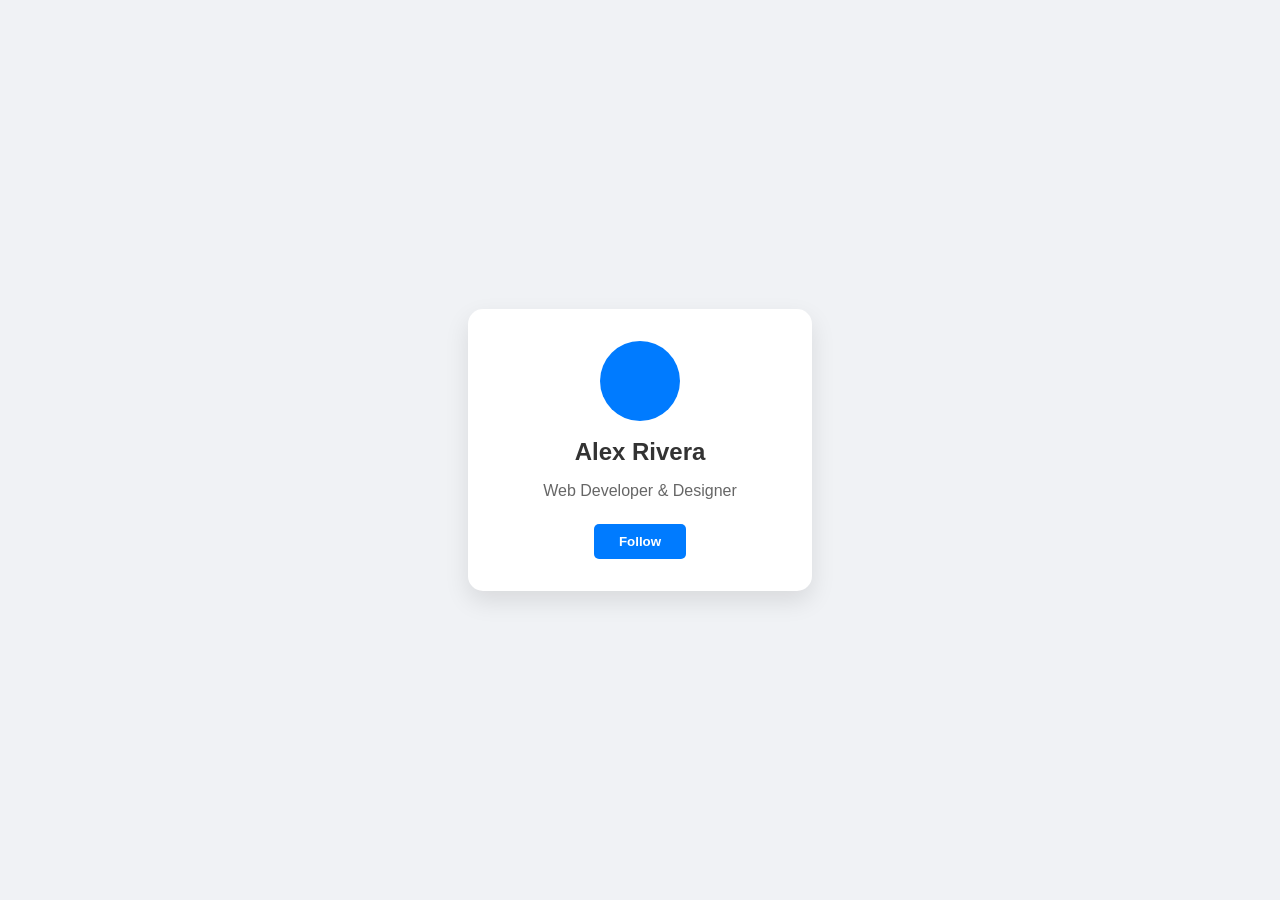
==== index.html @ 4c42dfea "Add files via upload" ====
<!DOCTYPE html>
<html lang="en">
<head>
    <meta charset="UTF-8">
    <meta name="viewport" content="width=device-width, initial-scale=1.0">
    <title>My Simple Website</title>
    <link rel="stylesheet" href="style.css">
</head>
<body>

    <div class="card">
        <div class="image-space"></div>
        <h1>Alex Rivera</h1>
        <p>Web Developer & Designer</p>
        <button id="followBtn">Follow</button>
    </div>

    <script src="script.js"></script>
</body>
</html>
---- style.css ----
body {
    background-color: #f0f2f5;
    font-family: 'Segoe UI', Tahoma, Geneva, Verdana, sans-serif;
    display: flex;
    justify-content: center;
    align-items: center;
    height: 100vh;
    margin: 0;
}

.card {
    background: white;
    padding: 2rem;
    border-radius: 15px;
    box-shadow: 0 10px 25px rgba(0,0,0,0.1);
    text-align: center;
    width: 280px;
    transition: transform 0.3s ease;
}

.card:hover {
    transform: translateY(-5px);
}

.image-space {
    width: 80px;
    height: 80px;
    background: #007bff;
    border-radius: 50%;
    margin: 0 auto 1rem;
}

h1 {
    font-size: 1.5rem;
    color: #333;
    margin-bottom: 0.5rem;
}

p {
    color: #666;
    margin-bottom: 1.5rem;
}

button {
    background-color: #007bff;
    color: white;
    border: none;
    padding: 10px 25px;
    border-radius: 5px;
    cursor: pointer;
    font-weight: bold;
    transition: background 0.3s;
}

button.following {
    background-color: #28a745;
}
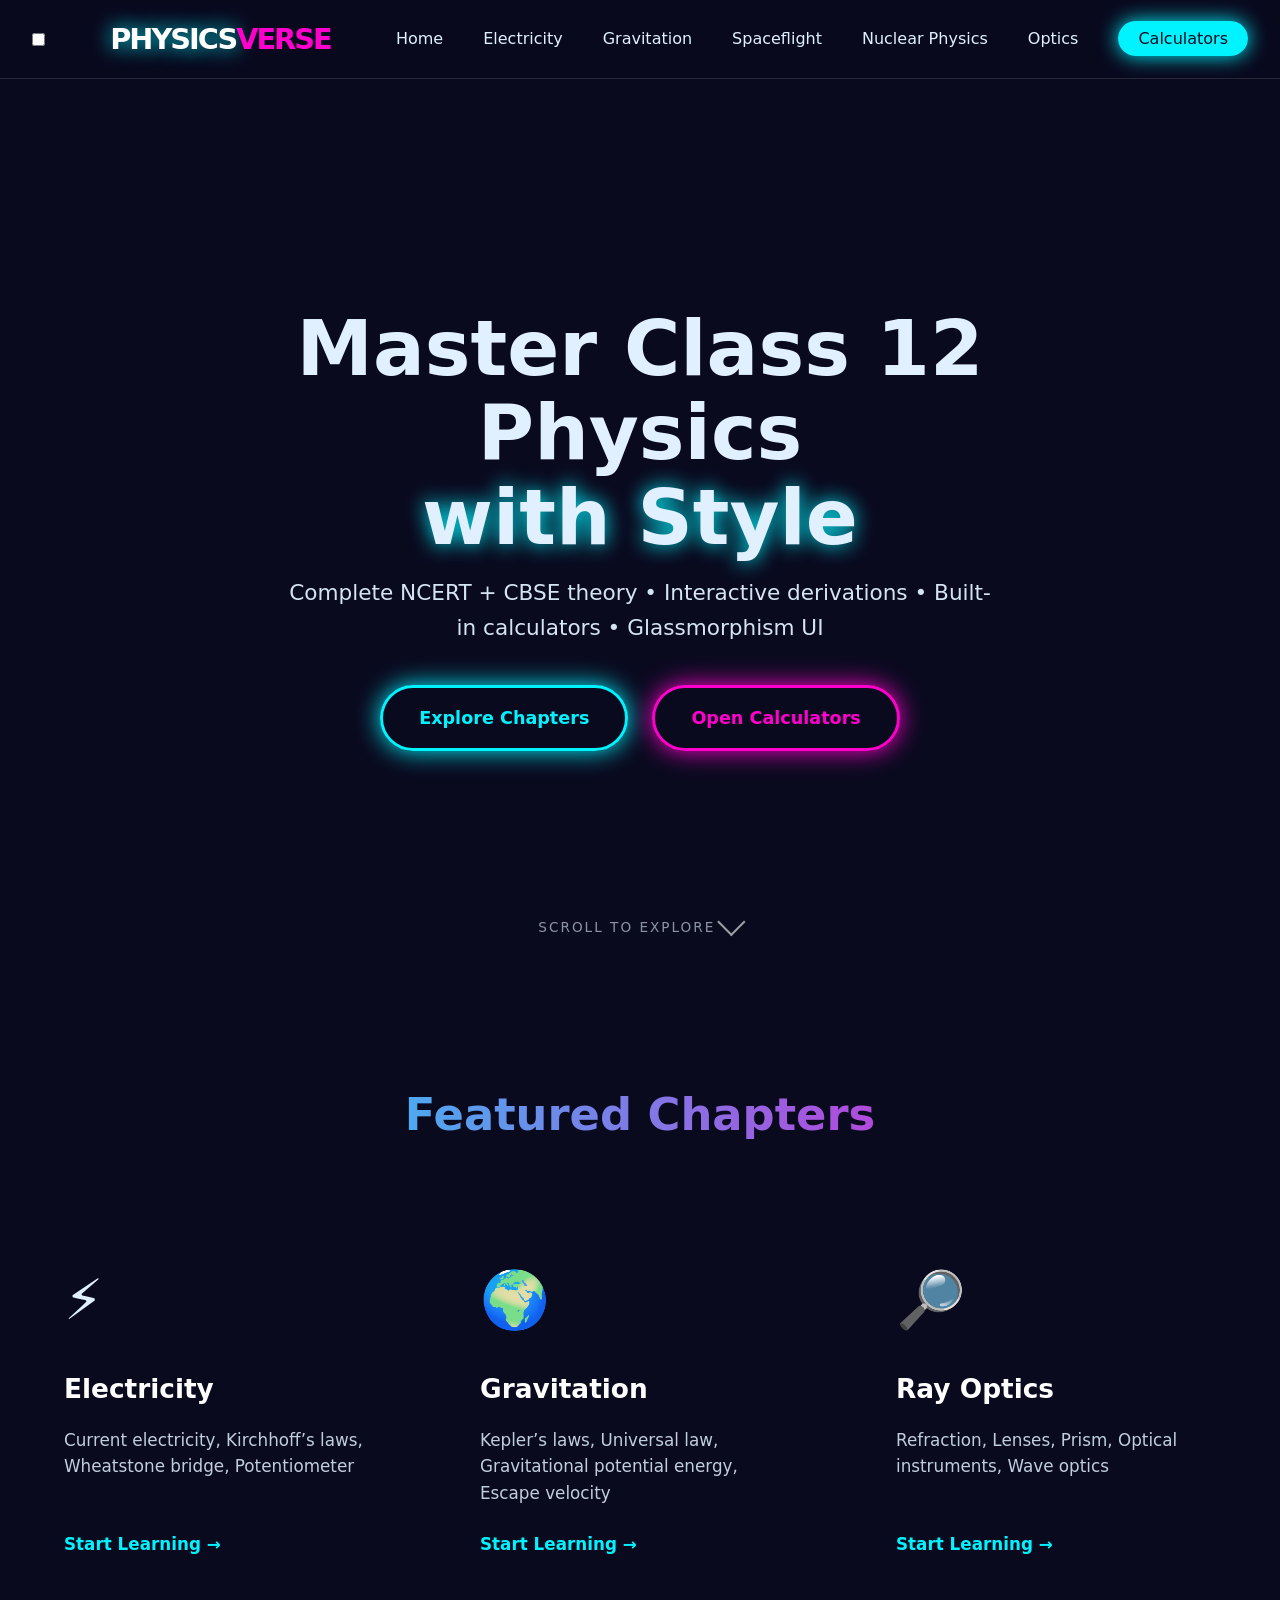
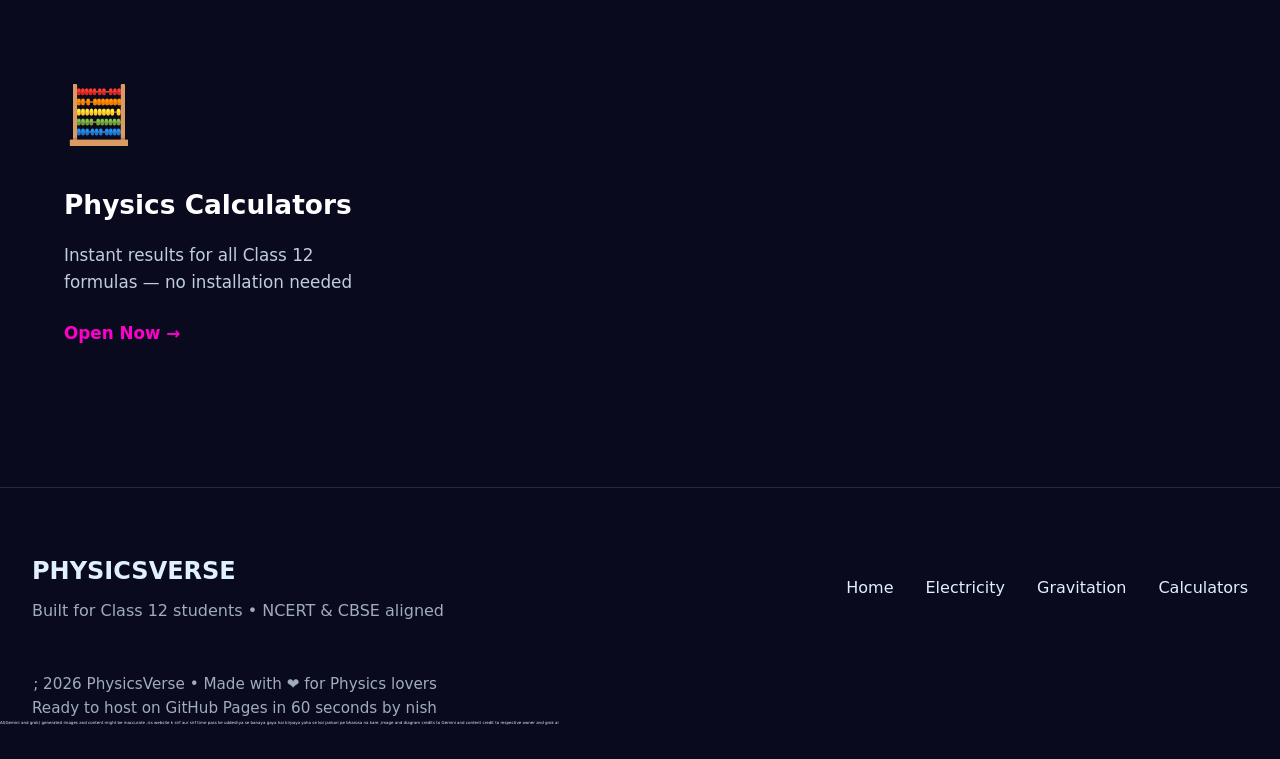
==== commit 96352ff0: "Add files via upload" ====
--- a/index.html
+++ b/index.html
@@ -1,20 +1,139 @@
 <!DOCTYPE html>
 <html lang="en">
 <head>
+        <link rel="icon" type="image/png" href="atom.png">
     <meta charset="UTF-8">
     <meta name="viewport" content="width=device-width, initial-scale=1.0">
-    <title>My Simple Website</title>
+    <title>PhysicsVerse • Class 12 Physics</title>
     <link rel="stylesheet" href="style.css">
+    <script defer src="main.js"></script>
 </head>
 <body>
+    <!-- NAVIGATION -->
+    <nav>
 
-    <div class="card">
-        <div class="image-space"></div>
-        <h1>Alex Rivera</h1>
-        <p>Web Developer & Designer</p>
-        <button id="followBtn">Follow</button>
-    </div>
+    <div class="nav-container">
+            <input type="checkbox" id="menu-toggle">
+            
+            <a href="index.html" class="logo">
+                <span class="neon-text">PHYSICS</span><span class="accent">VERSE</span>
+            </a>
+    
+            <label for="menu-toggle" class="hamburger">
+                <span></span><span></span><span></span>
+            </label>
+    
+            <ul class="nav-links">
+                <li><a href="index.html">Home</a></li>
+                <li><a href="electricity.html">Electricity</a></li>
+                <li><a href="gravitation.html">Gravitation</a></li>
+                <li><a href="spaceflight.html">Spaceflight</a></li>
+                <li><a href="nuclear-physics.html">Nuclear Physics</a></li>
+                <li><a href="optics.html">Optics</a></li>
+                <li><a href="calculators.html" class="nav-btn">Calculators</a></li>
+            </ul>
+        </div>
+    </nav>
 
-    <script src="script.js"></script>
+    <!-- HERO SECTION -->
+    <header class="hero">
+        <div class="hero-overlay"></div>
+        <div class="hero-content glass">
+            <h1 class="hero-title">
+                Master Class 12 Physics<br>
+                <span class="neon-text">with Style</span>
+            </h1>
+            <p class="hero-subtitle">Complete NCERT + CBSE theory • Interactive derivations • Built-in calculators • Glassmorphism UI</p>
+            
+            <div class="hero-buttons">
+                <a href="#chapters" class="btn-neon primary">Explore Chapters</a>
+                <a href="calculators.html" class="btn-neon secondary">Open Calculators</a>
+            </div>
+        </div>
+
+        <!-- Scroll indicator -->
+        <div class="scroll-indicator">
+            <span>SCROLL TO EXPLORE</span>
+            <div class="arrow"></div>
+        </div>
+    </header>
+
+    <!-- FEATURED CHAPTERS -->
+    <section id="chapters" class="section">
+        <div class="container">
+            <h2 class="section-title">Featured Chapters</h2>
+            <div class="grid">
+                <!-- Card 1 -->
+                <a href="electricity.html" class="card glass">
+                    <div class="card-icon">⚡</div>
+                    <h3>Electricity</h3>
+                    <p>Current electricity, Kirchhoff’s laws, Wheatstone bridge, Potentiometer</p>
+                    <span class="card-link">Start Learning →</span>
+                </a>
+
+                <!-- Card 2 -->
+                <a href="gravitation.html" class="card glass">
+                    <div class="card-icon">🌍</div>
+                    <h3>Gravitation</h3>
+                    <p>Kepler’s laws, Universal law, Gravitational potential energy, Escape velocity</p>
+                    <span class="card-link">Start Learning →</span>
+                </a>
+
+                   
+
+                <!-- Card 4 -->
+                <a href="optics.html" class="card glass">
+                    <div class="card-icon">🔎</div>
+                    <h3>Ray Optics</h3>
+                    <p>Refraction, Lenses, Prism, Optical instruments, Wave optics</p>
+                    <span class="card-link">Start Learning →</span>
+                </a>
+
+           
+
+                <!-- Card 6 -->
+                <a href="calculators.html" class="card glass highlight">
+                    <div class="card-icon">🧮</div>
+                    <h3>Physics Calculators</h3>
+                    <p>Instant results for all Class 12 formulas — no installation needed</p>
+                    <span class="card-link accent">Open Now →</span>
+                </a>
+            </div>
+        </div>
+    </section>
+
+    <!-- FOOTER -->
+    <footer>
+        <div class="container">
+            <div class="footer-content">
+                <div class="footer-left">
+                    <span class="logo-small">PHYSICS<span class="accent">VERSE</span></span>
+                    <p>Built for Class 12 students • NCERT &amp; CBSE aligned</p>
+                </div>
+                <div class="footer-links">
+                    <a href="index.html">Home</a>
+                    <a href="electricity.html">Electricity</a>
+                    <a href="gravitation.html">Gravitation</a>
+                    <a href="calculators.html">Calculators</a>
+                </div>
+                <div class="footer-right">
+                    <p>; 2026 PhysicsVerse • Made with ❤️ for Physics lovers</p>
+                    <p>Ready to host on GitHub Pages in 60 seconds by nish</p>
+                </div>
+            </div>
+        </div>
+       <p style="font-size: 4px;"> AI(Gemini and grok) generated images and content might be inaccurate ,iss website k sirf aur sirf time pass ke uddeshya se banaya gaya hai kirpaya yaha se koi jankari pe bharosa na kare ,image and diagram credits to Gemini and content credit to respective owner and grok ai</p>
+    </footer>
+
+    <!-- Simple JS for mobile menu close on click (optional but nice) -->
+    <script>
+        // Close mobile menu when a link is clicked
+        document.querySelectorAll('.nav-links a').forEach(link => {
+            link.addEventListener('click', () => {
+                document.getElementById('menu-toggle').checked = false;
+            });
+        });
+    </script>
+    <script defer src="main.js"></script>
 </body>
 </html>
--- a/style.css
+++ b/style.css
@@ -1,57 +1,522 @@
+/* ====================== style.css ====================== */
+/* Global Reset & Variables */
+* {
+    margin: 0;
+    padding: 0;
+    box-sizing: border-box;
+}
+
+:root {
+    --bg: #0a0a1f;
+    --glass: rgba(15, 23, 42, 0.65);
+    --border: rgba(255, 255, 255, 0.12);
+    --neon-cyan: #00f3ff;
+    --neon-pink: #ff00cc;
+    --text: #e0f0ff;
+}
+
 body {
-    background-color: #f0f2f5;
-    font-family: 'Segoe UI', Tahoma, Geneva, Verdana, sans-serif;
-    display: flex;
+    font-family: system-ui, -apple-system, BlinkMacSystemFont, 'Segoe UI', Roboto, sans-serif;
+    background: var(--bg);
+    color: var(--text);
+    line-height: 1.6;
+    overflow-x: hidden;
+}
+
+/* NAVIGATION */
+nav {
+    position: sticky;
+    top: 0;
+    z-index: 1000;
+    background: rgba(10, 10, 31, 0.85);
+    backdrop-filter: blur(16px);
+    border-bottom: 1px solid var(--border);
+}
+
+.nav-container {
+    max-width: 1280px;
+    margin: 0 auto;
+    padding: 1rem 2rem;
+    display: flex;
+    align-items: center;
+    justify-content: space-between;
+    position: relative;
+}
+
+.logo {
+    font-size: 1.8rem;
+    font-weight: 800;
+    text-decoration: none;
+    letter-spacing: -2px;
+    color: white;
+}
+
+.logo .accent {
+    color: var(--neon-pink);
+}
+
+.hamburger {
+    display: none;
+    flex-direction: column;
+    gap: 5px;
+    cursor: pointer;
+    z-index: 1001;
+}
+
+.hamburger span {
+    width: 28px;
+    height: 3px;
+    background: white;
+    border-radius: 3px;
+    transition: all 0.3s ease;
+}
+
+/* Desktop Menu */
+.nav-links {
+    display: flex;
+    gap: 2.5rem;
+    list-style: none;
+}
+
+.nav-links a {
+    color: var(--text);
+    text-decoration: none;
+    font-weight: 500;
+    transition: all 0.3s ease;
+    position: relative;
+}
+
+.nav-links a:hover {
+    color: var(--neon-cyan);
+}
+
+.nav-links a.active {
+    color: var(--neon-cyan);
+}
+
+.nav-links a::after {
+    content: '';
+    position: absolute;
+    width: 0;
+    height: 2px;
+    bottom: -4px;
+    left: 0;
+    background: var(--neon-cyan);
+    transition: width 0.3s ease;
+}
+
+.nav-links a:hover::after {
+    width: 100%;
+}
+
+.nav-btn {
+    background: var(--neon-cyan);
+    color: #0a0a1f !important;
+    padding: 8px 20px;
+    border-radius: 50px;
+    font-weight: 700;
+    box-shadow: 0 0 20px var(--neon-cyan);
+}
+
+/* HERO */
+.hero {
+    height: 100vh;
+    min-height: 650px;
+    background: linear-gradient(rgba(10,10,31,0.65), rgba(10,10,31,0.75)), 
+                url('https://source.unsplash.com/featured/?physics,universe') center/cover no-repeat;
+    display: flex;
+    align-items: center;
+    position: relative;
+}
+
+.hero-overlay {
+    position: absolute;
+    inset: 0;
+    background: radial-gradient(circle at center, transparent 40%, rgba(10,10,31,0.6) 100%);
+}
+
+.hero-content {
+    max-width: 1280px;
+    margin: 0 auto;
+    padding: 0 2rem;
+    text-align: center;
+    z-index: 2;
+    padding: 3rem 2rem;
+    border-radius: 24px;
+    max-width: 780px;
+}
+
+.hero-title {
+    font-size: clamp(2.8rem, 6vw, 4.8rem);
+    line-height: 1.1;
+    font-weight: 900;
+    margin-bottom: 1rem;
+}
+
+.hero-subtitle {
+    font-size: 1.35rem;
+    margin-bottom: 2.5rem;
+    opacity: 0.95;
+}
+
+.hero-buttons {
+    display: flex;
+    gap: 1.5rem;
     justify-content: center;
+    flex-wrap: wrap;
+}
+
+/* Neon Buttons */
+.btn-neon {
+    padding: 16px 36px;
+    font-size: 1.1rem;
+    font-weight: 700;
+    text-decoration: none;
+    border-radius: 50px;
+    transition: all 0.4s cubic-bezier(0.23, 1, 0.32, 1);
+    display: inline-flex;
     align-items: center;
-    height: 100vh;
+    gap: 8px;
+    position: relative;
+    overflow: hidden;
+}
+
+.btn-neon.primary {
+    background: transparent;
+    border: 3px solid var(--neon-cyan);
+    color: var(--neon-cyan);
+    box-shadow: 0 0 25px var(--neon-cyan);
+}
+
+.btn-neon.primary:hover {
+    background: var(--neon-cyan);
+    color: #0a0a1f;
+    box-shadow: 0 0 45px var(--neon-cyan);
+    transform: translateY(-4px);
+}
+
+.btn-neon.secondary {
+    background: transparent;
+    border: 3px solid var(--neon-pink);
+    color: var(--neon-pink);
+    box-shadow: 0 0 25px var(--neon-pink);
+}
+
+.btn-neon.secondary:hover {
+    background: var(--neon-pink);
+    color: #0a0a1f;
+    box-shadow: 0 0 45px var(--neon-pink);
+    transform: translateY(-4px);
+}
+
+/* Scroll Indicator */
+.scroll-indicator {
+    position: absolute;
+    bottom: 40px;
+    left: 50%;
+    transform: translateX(-50%);
+    text-align: center;
+    font-size: 0.85rem;
+    opacity: 0.6;
+    letter-spacing: 2px;
+}
+
+.scroll-indicator .arrow {
+    width: 20px;
+    height: 20px;
+    border: 2px solid white;
+    border-top: none;
+    border-left: none;
+    display: inline-block;
+    transform: rotate(45deg);
+    animation: bounce 2s infinite;
+}
+
+/* SECTION */
+.section {
+    padding: 100px 0;
+}
+
+.container {
+    max-width: 1280px;
+    margin: 0 auto;
+    padding: 0 2rem;
+}
+
+.section-title {
+    font-size: 2.8rem;
+    text-align: center;
+    margin-bottom: 4rem;
+    background: linear-gradient(90deg, var(--neon-cyan), var(--neon-pink));
+    -webkit-background-clip: text;
+    -webkit-text-fill-color: transparent;
+}
+
+/* GRID */
+.grid {
+    display: grid;
+    grid-template-columns: repeat(auto-fit, minmax(320px, 1fr));
+    gap: 2rem;
+}
+
+/* Glass Card */
+.card {
+    padding: 2.5rem 2rem;
+    border-radius: 24px;
+    text-decoration: none;
+    color: inherit;
+    transition: all 0.4s cubic-bezier(0.23, 1, 0.32, 1);
+    height: 100%;
+    display: flex;
+    flex-direction: column;
+}
+
+.card:hover {
+    transform: translateY(-20px) scale(1.03);
+    box-shadow: 0 30px 60px -15px rgba(0, 243, 255, 0.25);
+}
+
+.card-icon {
+    font-size: 3.5rem;
+    margin-bottom: 1.5rem;
+    display: block;
+}
+
+.card h3 {
+    font-size: 1.65rem;
+    margin-bottom: 1rem;
+    color: white;
+}
+
+.card p {
+    flex: 1;
+    opacity: 0.85;
+    font-size: 1.05rem;
+}
+
+.card-link {
+    margin-top: 1.5rem;
+    display: inline-block;
+    color: var(--neon-cyan);
+    font-weight: 600;
+    font-size: 1.05rem;
+}
+
+.card.highlight .card-link {
+    color: var(--neon-pink);
+}
+
+/* FOOTER */
+footer {
+    background: rgba(10, 10, 31, 0.95);
+    border-top: 1px solid var(--border);
+    padding: 4rem 0 2rem;
+}
+
+.footer-content {
+    display: flex;
+    flex-wrap: wrap;
+    gap: 3rem;
+    justify-content: space-between;
+    align-items: center;
+}
+
+.footer-left .logo-small {
+    font-size: 1.5rem;
+    font-weight: 800;
+}
+
+.footer-left p {
+    opacity: 0.7;
+    margin-top: 0.5rem;
+}
+
+.footer-links {
+    display: flex;
+    gap: 2rem;
+    flex-wrap: wrap;
+}
+
+.footer-links a {
+    color: var(--text);
+    text-decoration: none;
+    transition: color 0.3s;
+}
+
+.footer-links a:hover {
+    color: var(--neon-cyan);
+}
+
+.footer-right {
+    text-align: right;
+    font-size: 0.95rem;
+    opacity: 0.7;
+}
+
+/* RESPONSIVE */
+@media (max-width: 868px) {
+    .hamburger {
+        display: flex;
+    }
+
+    .nav-links {
+        position: absolute;
+        top: 100%;
+        left: 0;
+        width: 100%;
+        background: rgba(10, 10, 31, 0.98);
+        flex-direction: column;
+        padding: 2rem;
+        gap: 1.5rem;
+        transform: translateY(-20px);
+        opacity: 0;
+        visibility: hidden;
+        transition: all 0.4s ease;
+        box-shadow: 0 10px 30px rgba(0,0,0,0.5);
+    }
+
+    #menu-toggle:checked ~ .nav-links {
+        transform: translateY(0);
+        opacity: 1;
+        visibility: visible;
+    }
+
+    .hero-buttons {
+        flex-direction: column;
+        align-items: center;
+    }
+
+    .hero-content {
+        padding: 2rem 1.5rem;
+    }
+}
+
+/* Animations */
+@keyframes bounce {
+    0%, 20% { transform: translateY(0) rotate(45deg); }
+    50% { transform: translateY(12px) rotate(45deg); }
+    80%, 100% { transform: translateY(0) rotate(45deg); }
+}
+
+/* Extra polish */
+.neon-text {
+    text-shadow: 0 0 20px var(--neon-cyan);
+}
+/* Improved TOC Sidebar - mobile friendly */
+#toc-sidebar {
+    position: sticky;
+    top: 100px;
+    width: 260px;
+    max-height: 80vh;
+    overflow-y: auto;
+    padding: 1.2rem;
+    margin-left: 2rem;
+    border-radius: 16px;
+    background: rgba(15, 23, 42, 0.85);
+    border: 1px solid var(--border);
+    box-shadow: 0 10px 30px rgba(0, 243, 255, 0.1);
+    z-index: 10;
+    float: right;
+    font-size: 0.95rem;
+}
+
+.toc-header {
+    display: flex;
+    justify-content: space-between;
+    align-items: center;
+    margin-bottom: 1rem;
+}
+
+.toc-header h3 {
     margin: 0;
-}
-
-.card {
-    background: white;
-    padding: 2rem;
-    border-radius: 15px;
-    box-shadow: 0 10px 25px rgba(0,0,0,0.1);
-    text-align: center;
+    color: var(--neon-cyan);
+    font-size: 1.2rem;
+}
+
+.toc-close {
+    background: none;
+    border: none;
+    color: var(--neon-pink);
+    font-size: 1.6rem;
+    cursor: pointer;
+    padding: 0 8px;
+    line-height: 1;
+}
+
+.toc-close:hover {
+    color: white;
+}
+
+#toc-list li {
+    margin: 0.6rem 0;
+}
+
+#toc-list a:hover {
+    color: var(--neon-cyan) !important;
+}
+
+/* Mobile - force hidden by default anyway */
+@media (max-width: 991px) {
+    #toc-sidebar {
+        display: none !important;
+    }
+}
+/* TOC - with floating button on mobile */
+#toc-sidebar {
+    position: fixed;
+    top: 80px;
+    right: 20px;
     width: 280px;
+    max-height: 75vh;
+    overflow-y: auto;
+    padding: 1.2rem;
+    border-radius: 16px;
+    background: rgba(15, 23, 42, 0.92);
+    border: 1px solid var(--border);
+    box-shadow: 0 10px 30px rgba(0, 243, 255, 0.2);
+    z-index: 998;
+    transform: translateX(120%);
     transition: transform 0.3s ease;
-}
-
-.card:hover {
-    transform: translateY(-5px);
-}
-
-.image-space {
-    width: 80px;
-    height: 80px;
-    background: #007bff;
-    border-radius: 50%;
-    margin: 0 auto 1rem;
-}
-
-h1 {
-    font-size: 1.5rem;
-    color: #333;
-    margin-bottom: 0.5rem;
-}
-
-p {
-    color: #666;
-    margin-bottom: 1.5rem;
-}
-
-button {
-    background-color: #007bff;
-    color: white;
+    display: none; /* hidden by default */
+}
+
+#toc-sidebar.toc-visible {
+    transform: translateX(0);
+    display: block;
+}
+
+.toc-header {
+    display: flex;
+    justify-content: space-between;
+    align-items: center;
+    margin-bottom: 1rem;
+}
+
+.toc-header h3 {
+    margin: 0;
+    color: var(--neon-cyan);
+}
+
+.toc-close {
+    background: none;
     border: none;
-    padding: 10px 25px;
-    border-radius: 5px;
+    color: var(--neon-pink);
+    font-size: 1.6rem;
     cursor: pointer;
-    font-weight: bold;
-    transition: background 0.3s;
-}
-
-button.following {
-    background-color: #28a745;
+}
+
+@media (min-width: 992px) {
+    #toc-sidebar {
+        position: sticky;
+        top: 100px;
+        right: auto;
+        margin-left: auto;
+        transform: translateX(0);
+        display: block;
+    }
+}
+#toc-sidebar {
+    z-index: 999;
+    max-height: 70vh;
+    overflow-y: auto;
 }
